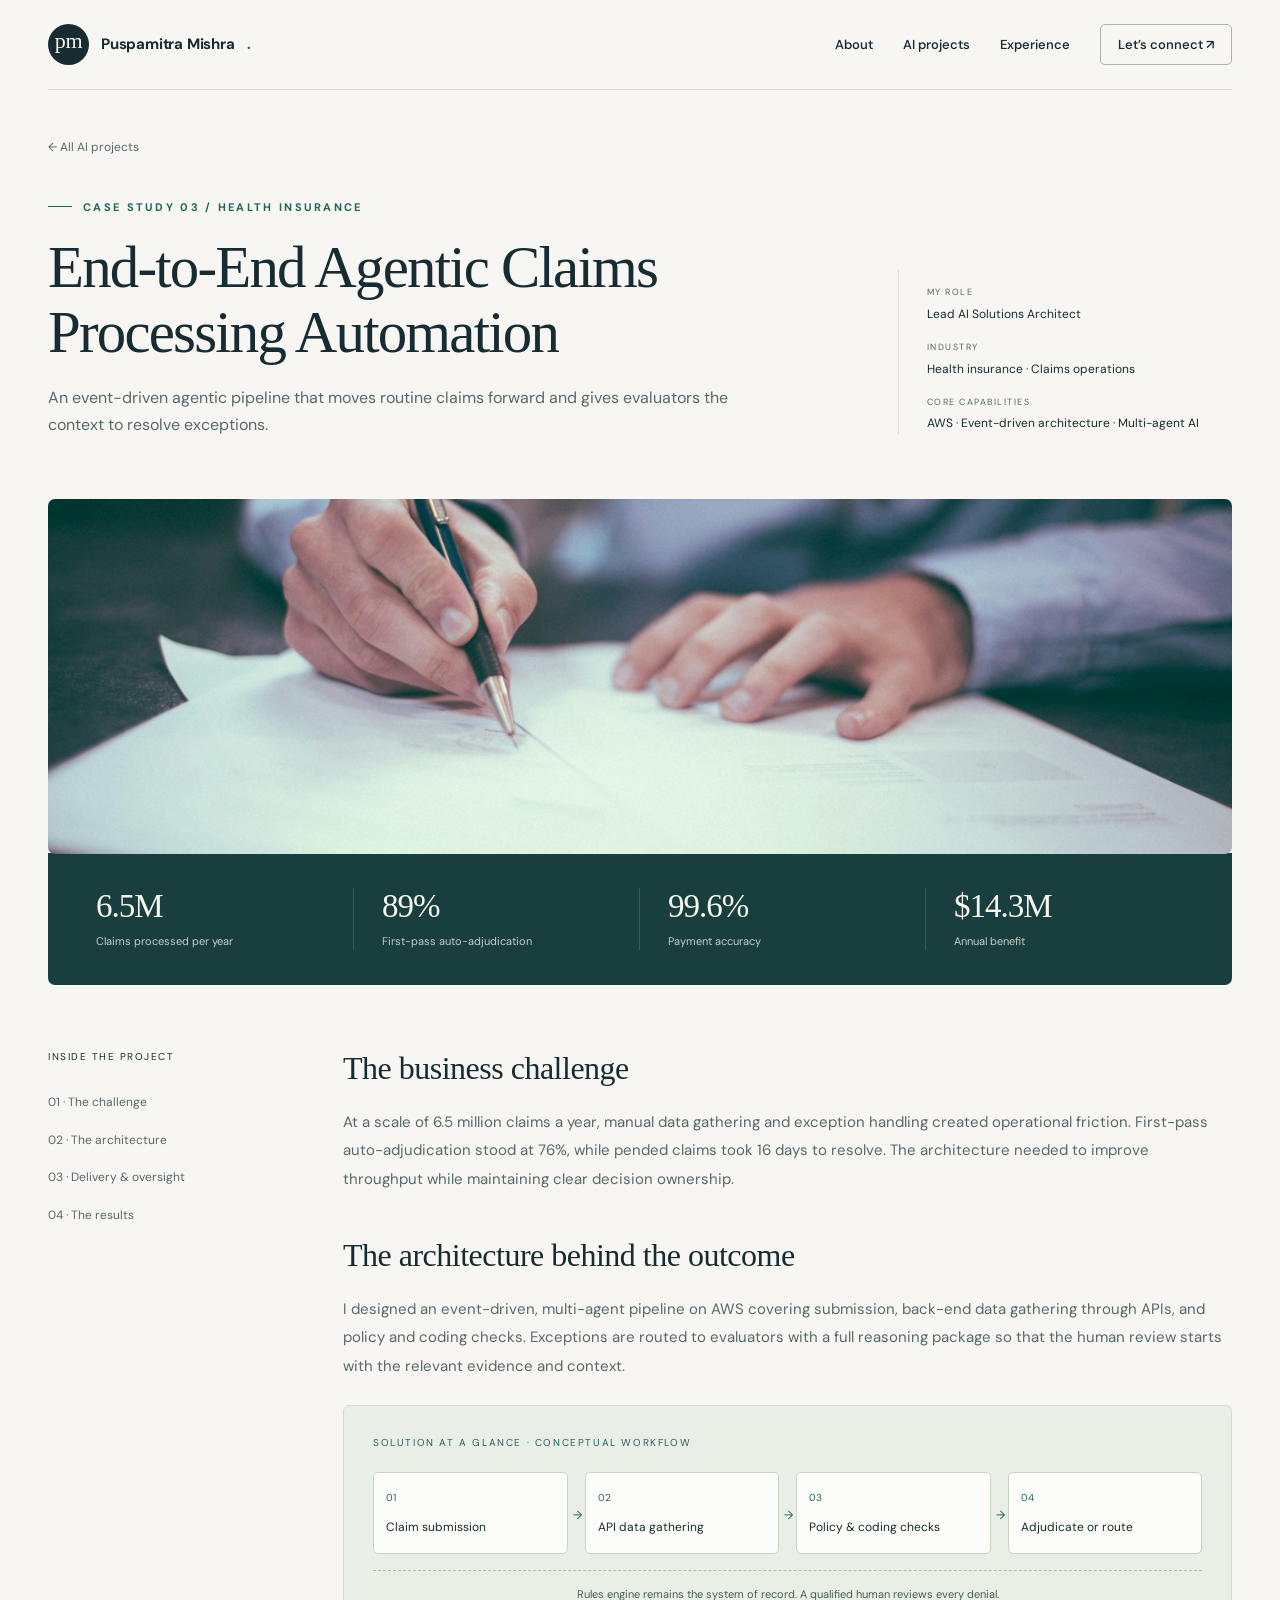
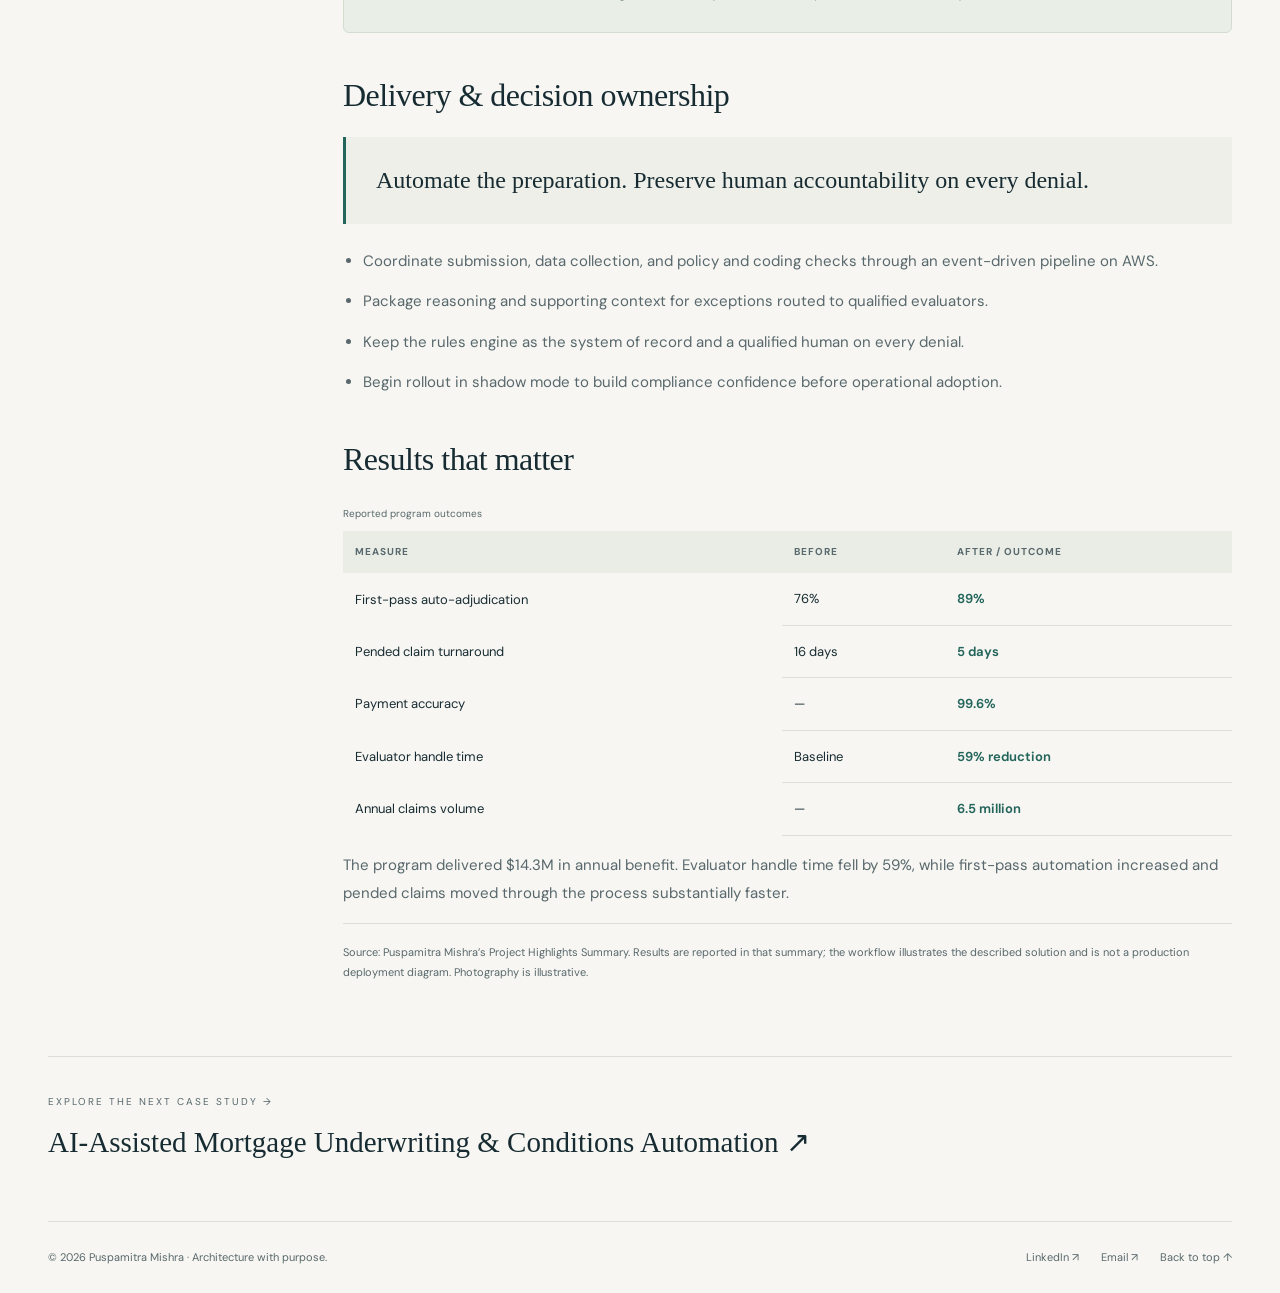
==== site/projects/agentic-claims-processing.html @ d7cb0565 "first commit" ====
<!doctype html><html lang="en"><head><meta charset="utf-8"><meta name="viewport" content="width=device-width, initial-scale=1"><title>End-to-End Agentic Claims Processing Automation | Puspamitra Mishra</title><meta name="description" content="An event-driven agentic pipeline that moves routine claims forward and gives evaluators the context to resolve exceptions."><meta name="theme-color" content="#173f3e"><meta property="og:title" content="End-to-End Agentic Claims Processing Automation"><meta property="og:description" content="An event-driven agentic pipeline that moves routine claims forward and gives evaluators the context to resolve exceptions."><meta property="og:type" content="website"><link rel="icon" href="../assets/favicon.svg" type="image/svg+xml"><link rel="stylesheet" href="../styles.css"><script src="../script.js" defer></script></head><body><a class="skip" href="#main">Skip to content</a><div class="wrap"><header class="header"><a class="brand" href="../index.html" aria-label="Puspamitra Mishra home"><span class="monogram">pm<span class="sr-only"></span></span>Puspamitra Mishra<span style="color:var(--teal)">.</span></a><button class="menu" aria-expanded="false" aria-controls="navigation">Menu ☰</button><nav class="nav" id="navigation" aria-label="Main navigation"><a href="../index.html#about">About</a><a href="../index.html#projects">AI projects</a><a href="../index.html#experience">Experience</a><a class="nav-contact" href="../index.html#contact">Let’s connect ↗</a></nav></header></div><main id="main" class="wrap"><section class="case-hero"><a class="back" href="../index.html#projects">← All AI projects</a><div class="case-title-grid"><div><div class="eyebrow">Case study 03 / Health insurance</div><h1>End-to-End Agentic Claims Processing Automation</h1><p>An event-driven agentic pipeline that moves routine claims forward and gives evaluators the context to resolve exceptions.</p></div><dl class="case-meta"><div><dt>My role</dt><dd>Lead AI Solutions Architect</dd></div><div><dt>Industry</dt><dd>Health insurance · Claims operations</dd></div><div><dt>Core capabilities</dt><dd>AWS · Event-driven architecture · Multi-agent AI</dd></div></dl></div></section><img class="case-cover" src="../assets/claims.jpg" alt="Professionals reviewing documents at a desk" width="1400" height="900" fetchpriority="high"><div class="metrics case-metrics"><div class="metric"><strong>6.5M</strong><span>Claims processed per year</span></div><div class="metric"><strong>89%</strong><span>First-pass auto-adjudication</span></div><div class="metric"><strong>99.6%</strong><span>Payment accuracy</span></div><div class="metric"><strong>$14.3M</strong><span>Annual benefit</span></div></div><div class="article-layout"><aside class="article-nav" aria-label="On this page"><p>Inside the project</p><a href="#challenge">01 · The challenge</a><a href="#approach">02 · The architecture</a><a href="#oversight">03 · Delivery & oversight</a><a href="#results">04 · The results</a></aside><article class="case-content"><section id="challenge"><h2>The business challenge</h2><p>At a scale of 6.5 million claims a year, manual data gathering and exception handling created operational friction. First-pass auto-adjudication stood at 76%, while pended claims took 16 days to resolve. The architecture needed to improve throughput while maintaining clear decision ownership.</p></section><section id="approach"><h2>The architecture behind the outcome</h2><p>I designed an event-driven, multi-agent pipeline on AWS covering submission, back-end data gathering through APIs, and policy and coding checks. Exceptions are routed to evaluators with a full reasoning package so that the human review starts with the relevant evidence and context.</p><div class="flow" role="group" aria-label="Conceptual project workflow"><div class="flow-caption">Solution at a glance · Conceptual workflow</div><div class="flow-steps"><div class="flow-step"><span>01</span>Claim submission</div><div class="flow-step"><span>02</span>API data gathering</div><div class="flow-step"><span>03</span>Policy & coding checks</div><div class="flow-step"><span>04</span>Adjudicate or route</div></div><div class="human-control">Rules engine remains the system of record. A qualified human reviews every denial.</div></div></section><section id="oversight"><h2>Delivery & decision ownership</h2><div class="quote">Automate the preparation. Preserve human accountability on every denial.</div><ul><li>Coordinate submission, data collection, and policy and coding checks through an event-driven pipeline on AWS.</li><li>Package reasoning and supporting context for exceptions routed to qualified evaluators.</li><li>Keep the rules engine as the system of record and a qualified human on every denial.</li><li>Begin rollout in shadow mode to build compliance confidence before operational adoption.</li></ul></section><section id="results"><h2>Results that matter</h2><table class="results-table"><caption class="photo-credit" style="text-align:left">Reported program outcomes</caption><thead><tr><th scope="col">Measure</th><th scope="col">Before</th><th scope="col">After / outcome</th></tr></thead><tbody><tr><th scope="row" style="font-size:inherit;letter-spacing:normal;text-transform:none;background:transparent;font-weight:400;color:var(--ink)">First-pass auto-adjudication</th><td>76%</td><td>89%</td></tr><tr><th scope="row" style="font-size:inherit;letter-spacing:normal;text-transform:none;background:transparent;font-weight:400;color:var(--ink)">Pended claim turnaround</th><td>16 days</td><td>5 days</td></tr><tr><th scope="row" style="font-size:inherit;letter-spacing:normal;text-transform:none;background:transparent;font-weight:400;color:var(--ink)">Payment accuracy</th><td>—</td><td>99.6%</td></tr><tr><th scope="row" style="font-size:inherit;letter-spacing:normal;text-transform:none;background:transparent;font-weight:400;color:var(--ink)">Evaluator handle time</th><td>Baseline</td><td>59% reduction</td></tr><tr><th scope="row" style="font-size:inherit;letter-spacing:normal;text-transform:none;background:transparent;font-weight:400;color:var(--ink)">Annual claims volume</th><td>—</td><td>6.5 million</td></tr></tbody></table><p>The program delivered $14.3M in annual benefit. Evaluator handle time fell by 59%, while first-pass automation increased and pended claims moved through the process substantially faster.</p><p class="case-footer-note">Source: Puspamitra Mishra’s Project Highlights Summary. Results are reported in that summary; the workflow illustrates the described solution and is not a production deployment diagram. Photography is illustrative.</p></section></article></div><a class="next-project" href="ai-mortgage-underwriting.html"><small>Explore the next case study →</small><strong>AI-Assisted Mortgage Underwriting & Conditions Automation ↗</strong></a></main><footer class="footer wrap"><span>© 2026 Puspamitra Mishra · Architecture with purpose.</span><div class="footer-links"><a href="https://www.linkedin.com/in/puspamitra-mishra-6b186b29/">LinkedIn ↗</a><a href="mailto:puspamitra.mishra@gmail.com">Email ↗</a><a href="#main">Back to top ↑</a></div></footer></body></html>
---- site/styles.css ----
@import url('https://fonts.googleapis.com/css2?family=DM+Sans:wght@400;450;500;550;600;650;700&family=Manrope:wght@400;500;600;650;700;750;800&display=swap');
:root{--paper:#f7f6f2;--ink:#172c32;--muted:#58686c;--teal:#23655b;--line:#dcded7;--white:#fff;--serif:Georgia,'Times New Roman',serif}*{box-sizing:border-box}html{scroll-behavior:smooth;scroll-padding-top:95px}body{margin:0;background:var(--paper);color:var(--ink);font-family:'DM Sans',Arial,sans-serif;font-size:16px;line-height:1.65}a{color:inherit;text-decoration:none}button{font:inherit}img{display:block;max-width:100%}::selection{background:#c8e0d3}a:focus-visible,button:focus-visible{outline:3px solid #c67c35;outline-offset:6px}.skip{position:fixed;left:20px;top:-100px;background:white;padding:12px;z-index:99}.skip:focus{top:10px}.wrap{width:min(1200px,calc(100% - 96px));margin:auto}.header{height:90px;display:flex;align-items:center;justify-content:space-between;border-bottom:1px solid var(--line);gap:28px}.brand{display:flex;align-items:center;gap:12px;font-weight:700;font-size:15px;letter-spacing:-.2px}.monogram{display:grid;place-items:center;width:41px;height:41px;background:var(--ink);color:var(--paper);border-radius:50%;font:22px var(--serif)}.nav{display:flex;align-items:center;gap:30px;font-size:13px;font-weight:550}.nav a:hover{color:var(--teal)}.nav .nav-contact{border:1px solid #abb6af;padding:9px 17px;border-radius:5px}.menu{display:none}.eyebrow{text-transform:uppercase;letter-spacing:2.3px;font-size:11px;font-weight:700;color:var(--teal);display:flex;align-items:center;gap:11px}.eyebrow:before{content:'';width:24px;height:1px;background:currentColor}.hero{display:grid;grid-template-columns:1.25fr 1fr;gap:75px;padding:70px 0 55px;align-items:center}.hero h1{font:clamp(42px,4.8vw,66px)/1.1 var(--serif);letter-spacing:-2.1px;margin:23px 0}.hero h1 em{font-weight:400;color:var(--teal)}.intro-name{font-size:19px;font-weight:650;margin:0 0 12px}.hero-description{color:var(--muted);font-size:16px;max-width:515px;line-height:1.8}.actions{display:flex;align-items:center;gap:22px;flex-wrap:wrap;margin:27px 0}.button{display:inline-flex;gap:28px;align-items:center;justify-content:center;background:var(--teal);color:white;font-size:13px;font-weight:600;padding:14px 21px;border-radius:4px;transition:background .2s,transform .2s}.button:hover{background:#174d45;transform:translateY(-2px)}.text-link{font-size:13px;font-weight:600;border-bottom:1px solid #a7b4ae;padding-bottom:4px}.certs{border-top:1px solid var(--line);padding-top:23px;display:flex;gap:24px;margin-top:32px}.cert{display:flex;gap:11px;align-items:center;font-size:10px;line-height:1.5;color:var(--muted)}.cert img{width:52px;height:54px;object-fit:contain}.cert strong{display:block;color:var(--ink);font-size:11px}.portrait-frame{position:relative;padding:0 17px 20px 0}.portrait-frame:after{content:'';position:absolute;inset:35px 0 0 30px;border:1px solid #b3c5b8;border-radius:110px 7px 7px 7px;z-index:-1}.portrait{height:505px;width:100%;object-fit:cover;object-position:center 30%;border-radius:110px 6px 6px 6px}.portrait-note{position:absolute;bottom:43px;left:-24px;background:#fdfcf8;padding:17px 22px;box-shadow:0 8px 40px #142b3214;border:1px solid #e9ebe4;border-radius:4px;display:flex;gap:13px;align-items:center;font-size:12px}.status-dot{width:8px;height:8px;border-radius:50%;background:#558e68}.portrait-note strong{display:block;font-size:13px}.portrait-note small{color:var(--muted)}.industries{display:flex;align-items:center;justify-content:space-between;gap:20px;padding:24px 0 33px;font-size:12px;color:#617071}.industries span:first-child{font-size:10px;letter-spacing:1.8px;text-transform:uppercase;max-width:110px}.industries b{font-family:Manrope,Arial,sans-serif;font-size:16px;color:#677474;font-weight:650}.metrics{background:#183e3d;color:#f8f7ed;border-radius:7px;display:grid;grid-template-columns:repeat(4,1fr);padding:35px 20px}.metric{padding:0 28px;border-right:1px solid #ffffff26}.metric:last-child{border:0}.metric strong{font:40px var(--serif);display:block;letter-spacing:-1px}.metric span{font-size:11px;color:#c1d1c8;display:block;margin-top:7px}.section{padding:88px 0}.section-head{display:flex;justify-content:space-between;align-items:flex-end;gap:35px;margin-bottom:33px}.section h2,.contact h2{font:42px/1.2 var(--serif);letter-spacing:-1.2px;margin:15px 0}.section-head p{max-width:365px;font-size:14px;color:var(--muted);margin:0 0 5px}.project-grid{display:grid;grid-template-columns:1fr 1fr;gap:27px}.project-card{background:#fff;border:1px solid var(--line);border-radius:7px;overflow:hidden;transition:transform .25s,box-shadow .25s}.project-card:hover{transform:translateY(-5px);box-shadow:0 15px 35px #172c3210}.card-image{height:218px;position:relative;overflow:hidden;background:#dbe4de}.card-image img{width:100%;height:100%;object-fit:cover;transition:transform .6s}.project-card:hover img{transform:scale(1.035)}.card-image:after{content:'';position:absolute;inset:0;background:linear-gradient(transparent,#112c3340)}.image-label{position:absolute;left:23px;bottom:18px;background:#f8f7f0f2;border-radius:3px;z-index:1;padding:5px 10px;font-size:10px;font-weight:650;letter-spacing:.8px;text-transform:uppercase}.card-body{padding:25px 27px}.card-top{display:flex;justify-content:space-between;font-size:10px;letter-spacing:1.6px;text-transform:uppercase;color:var(--muted)}.card-body h3{font:27px/1.2 var(--serif);letter-spacing:-.5px;max-width:420px;margin:13px 0}.card-body p{font-size:13px;color:var(--muted);margin:0 0 23px;max-width:440px}.card-bottom{border-top:1px solid var(--line);padding-top:17px;display:flex;align-items:center;justify-content:space-between;gap:12px}.card-bottom strong{color:var(--teal);font-size:15px}.card-bottom strong small{font-weight:400;font-size:11px;color:var(--muted)}.card-bottom span{font-size:11px;font-weight:650}.project-note{font-size:11px;color:var(--muted);margin:20px 0 0}.about-section{border-top:1px solid var(--line);border-bottom:1px solid var(--line);background:#eeefe9}.about-grid{display:grid;grid-template-columns:.8fr 1.2fr;gap:95px}.about-copy p{font-size:16px;color:var(--muted)}.expertise{display:grid;grid-template-columns:1fr 1fr;gap:27px 33px}.expertise article{border-top:1px solid #c8cec4;padding-top:17px}.expertise .number{color:var(--teal);font-size:11px;letter-spacing:1px}.expertise h3{font-size:16px;margin:10px 0}.expertise p{font-size:12px;color:var(--muted);margin:0}.experience-grid{display:grid;grid-template-columns:.75fr 1.25fr;gap:80px}.experience-intro p{font-size:14px;color:var(--muted)}.timeline article{border-left:1px solid #cbd3c9;position:relative;padding:0 0 34px 30px}.timeline article:last-child{padding-bottom:0}.timeline article:before{content:'';width:9px;height:9px;border-radius:50%;background:var(--teal);position:absolute;top:7px;left:-5px;outline:5px solid var(--paper)}.timeline time{font-size:10px;color:var(--teal);letter-spacing:1px;text-transform:uppercase}.timeline h3{font-size:18px;line-height:1.4;margin:8px 0 2px}.timeline h4{font-size:12px;font-weight:500;margin:0 0 12px;color:var(--muted)}.timeline ul{padding-left:17px;font-size:13px;color:var(--muted)}.timeline li{margin-bottom:7px}.credentials{border-top:1px solid var(--line);padding-top:32px;margin-top:36px;font-size:12px}.credentials strong{display:block;margin:14px 0 4px}.credentials p{font-size:12px;margin:0}.contact{background:#173f3e;color:#faf8ef;border-radius:7px;padding:47px 55px;display:flex;align-items:center;justify-content:space-between;gap:35px;margin-bottom:65px}.contact .eyebrow{color:#c0d1bc}.contact h2{font-size:37px;margin:13px 0}.contact p{color:#c6d5cd;font-size:13px;max-width:470px}.contact .button{background:#ecefe1;color:#21463c;white-space:nowrap}.footer{display:flex;justify-content:space-between;padding:26px 0;border-top:1px solid var(--line);font-size:11px;color:var(--muted);gap:20px}.footer-links{display:flex;gap:22px}.case-hero{padding:43px 0 45px}.back{font-size:12px;color:var(--muted);display:inline-block;margin-bottom:40px}.case-title-grid{display:grid;grid-template-columns:1.4fr .6fr;gap:70px;align-items:end}.case-title-grid h1{font:clamp(37px,4.6vw,60px)/1.1 var(--serif);letter-spacing:-1.8px;margin:20px 0}.case-title-grid p{font-size:16px;color:var(--muted);max-width:720px}.case-meta{font-size:12px;border-left:1px solid var(--line);padding-left:28px;margin-bottom:20px}.case-meta dt{text-transform:uppercase;letter-spacing:1.5px;font-size:9px;color:var(--muted);margin:15px 0 5px}.case-meta dd{margin:0}.case-cover{height:355px;object-fit:cover;width:100%;border-radius:7px}.case-metrics{margin-top:-1px;border-radius:0 0 7px 7px}.case-metrics .metric strong{font-size:33px}.article-layout{display:grid;grid-template-columns:230px 1fr;gap:65px;padding-top:64px}.article-nav{position:sticky;top:35px;align-self:start}.article-nav p{font-size:10px;letter-spacing:1.5px;text-transform:uppercase;margin:0 0 18px}.article-nav a{display:block;font-size:12px;padding:9px 0;color:var(--muted)}.article-nav a:hover{color:var(--teal)}.case-content section{margin-bottom:43px;scroll-margin-top:35px}.case-content h2{font:32px/1.2 var(--serif);margin:0 0 20px;letter-spacing:-.5px}.case-content p,.case-content li{color:var(--muted);font-size:15px;line-height:1.9}.case-content li{margin-bottom:12px}.case-content ul{padding-left:20px}.flow{background:#e9eee7;border:1px solid #d3ddcf;border-radius:6px;padding:29px;margin-top:25px}.flow-caption{font-size:10px;text-transform:uppercase;letter-spacing:1.6px;color:var(--teal);margin-bottom:20px}.flow-steps{display:grid;grid-template-columns:repeat(4,1fr);gap:17px}.flow-step{background:#fcfcf8;border:1px solid #c8d5c5;border-radius:5px;padding:17px 12px;position:relative;font-size:12px;line-height:1.5}.flow-step:not(:last-child):after{content:'→';position:absolute;right:-15px;top:42%;color:var(--teal)}.flow-step span{display:block;color:var(--teal);font-size:10px;margin-bottom:13px}.human-control{margin-top:16px;border-top:1px dashed #afc0ad;padding-top:14px;text-align:center;font-size:11px;color:#456449}.quote{padding:26px 30px;border-left:3px solid var(--teal);background:#eeefe8;font:24px/1.45 var(--serif);margin:23px 0}.results-table{width:100%;border-collapse:collapse;font-size:13px}.results-table th{text-align:left;font-size:10px;letter-spacing:1px;text-transform:uppercase;color:var(--muted);padding:13px 12px;background:#e9ede6}.results-table td{padding:15px 12px;border-bottom:1px solid var(--line)}.results-table td:last-child{color:var(--teal);font-weight:650}.next-project{display:block;border-top:1px solid var(--line);padding:30px 0 60px;margin-top:30px}.next-project small{font-size:10px;text-transform:uppercase;letter-spacing:2px;color:var(--muted)}.next-project strong{display:block;font:29px/1.3 var(--serif);margin-top:10px}.photo-credit{font-size:10px;color:var(--muted);margin:8px 0}.photo-credit a{text-decoration:underline}.case-footer-note{font-size:11px!important;border-top:1px solid var(--line);padding-top:18px}.mobile-only{display:none}
@media(min-width:1500px){.wrap{width:min(1280px,calc(100% - 120px))}.hero{gap:110px}.portrait{height:555px}.hero h1{font-size:72px}}
@media(max-width:1000px){.wrap{width:calc(100% - 56px)}.hero{gap:38px}.hero h1{font-size:49px}.portrait{height:480px}.certs{gap:12px}.cert{gap:7px}.cert img{width:42px}.nav{gap:20px}.about-grid,.experience-grid{gap:40px}.metric{padding:0 18px}.metric strong{font-size:34px}.case-title-grid{gap:35px}.article-layout{grid-template-columns:170px 1fr;gap:35px}}
@media(max-width:720px){.wrap{width:calc(100% - 40px)}.header{height:75px;position:relative}.brand{font-size:13px}.menu{display:block;border:1px solid var(--line);background:transparent;border-radius:4px;padding:7px 11px;font-size:12px}.nav{display:none;position:absolute;top:65px;left:0;right:0;padding:18px;background:var(--paper);border:1px solid var(--line);border-radius:5px;z-index:5;box-shadow:0 10px 20px #172c3210}.nav.open{display:flex;flex-direction:column;align-items:stretch;gap:16px}.hero{grid-template-columns:1fr;padding:40px 0 25px;gap:33px}.hero h1{font-size:48px;letter-spacing:-1.7px;max-width:500px}.hero-description{font-size:15px}.certs{gap:24px}.portrait-frame{max-width:460px;width:100%;margin:auto;padding-left:10px}.portrait{height:440px;border-radius:85px 5px 5px 5px}.portrait-note{left:0;bottom:40px}.industries{flex-wrap:wrap;justify-content:flex-start;gap:17px 23px;padding-bottom:27px}.industries span:first-child{max-width:none;width:100%}.industries b{font-size:13px}.metrics{grid-template-columns:1fr 1fr;padding:25px 10px;gap:25px 0}.metric{padding:0 16px}.metric:nth-child(2){border:0}.metric strong{font-size:34px}.metric span{font-size:10px}.section{padding:56px 0}.section-head{display:block}.section h2{font-size:35px}.section-head p{max-width:100%}.project-grid{grid-template-columns:1fr;gap:23px}.card-image{height:225px}.card-body{padding:23px}.card-body h3{font-size:27px}.about-grid,.experience-grid{grid-template-columns:1fr;gap:30px}.expertise{gap:25px}.expertise h3{font-size:15px}.contact{padding:30px;display:block;margin-bottom:35px}.contact h2{font-size:32px}.contact .button{margin-top:15px}.footer{flex-direction:column;gap:12px}.case-hero{padding-top:28px}.back{margin-bottom:24px}.case-title-grid{grid-template-columns:1fr;gap:7px}.case-title-grid h1{font-size:43px}.case-meta{display:flex;gap:28px;border-left:0;padding-left:0;flex-wrap:wrap}.case-cover{height:260px}.article-layout{display:block;padding-top:37px}.article-nav{position:static;display:flex;gap:15px;flex-wrap:wrap;border-bottom:1px solid var(--line);margin-bottom:32px;padding-bottom:15px}.article-nav p{width:100%;margin:0}.article-nav a{padding:0;font-size:11px}.flow{padding:18px}.flow-steps{grid-template-columns:1fr 1fr;gap:17px}.flow-step:nth-child(2):after{display:none}.results-table{font-size:11px}.results-table td,.results-table th{padding:12px 7px}.next-project strong{font-size:25px}}
@media(prefers-reduced-motion:reduce){html{scroll-behavior:auto}*,*:before,*:after{transition:none!important}}
@media(max-width:720px){html:not(.js) .header{height:auto;flex-wrap:wrap;padding:18px 0}html:not(.js) .menu{display:none}html:not(.js) .nav{display:flex;position:static;flex-wrap:wrap;box-shadow:none;border:0;padding:0}}
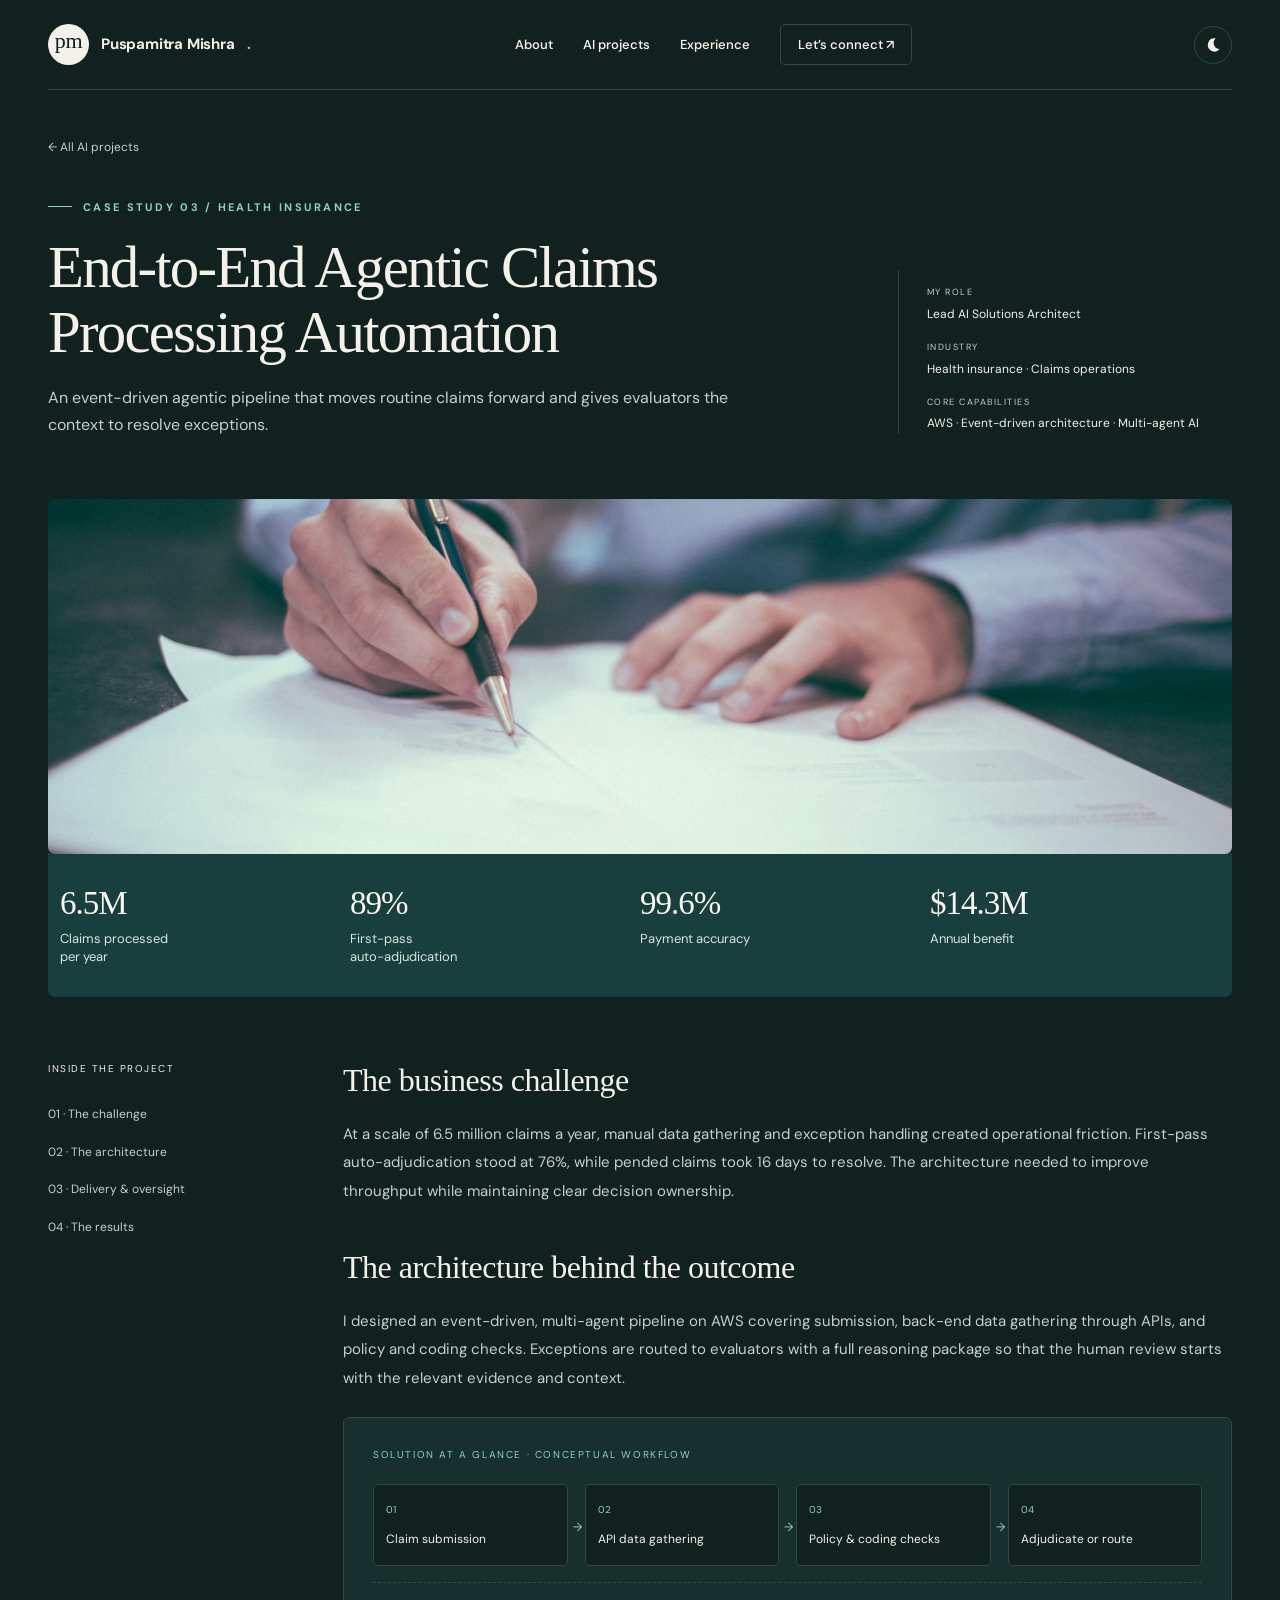
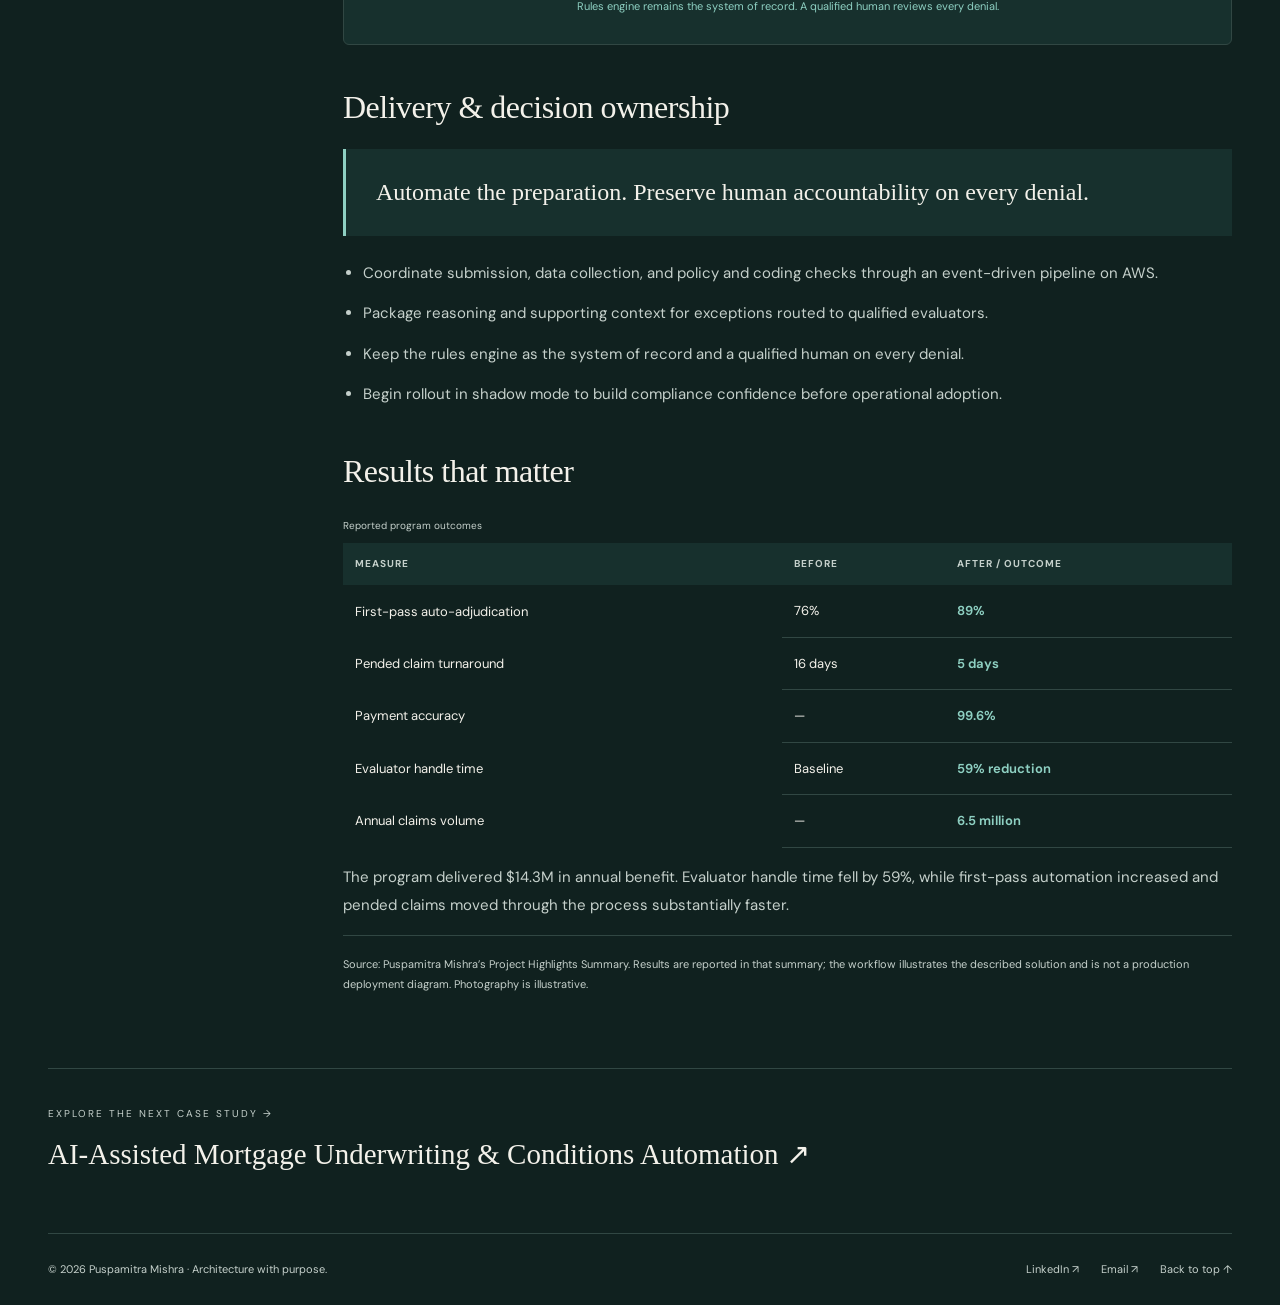
==== commit 015d77bf: "day-night mode" ====
--- a/site/projects/agentic-claims-processing.html
+++ b/site/projects/agentic-claims-processing.html
@@ -1 +1 @@
-<!doctype html><html lang="en"><head><meta charset="utf-8"><meta name="viewport" content="width=device-width, initial-scale=1"><title>End-to-End Agentic Claims Processing Automation | Puspamitra Mishra</title><meta name="description" content="An event-driven agentic pipeline that moves routine claims forward and gives evaluators the context to resolve exceptions."><meta name="theme-color" content="#173f3e"><meta property="og:title" content="End-to-End Agentic Claims Processing Automation"><meta property="og:description" content="An event-driven agentic pipeline that moves routine claims forward and gives evaluators the context to resolve exceptions."><meta property="og:type" content="website"><link rel="icon" href="../assets/favicon.svg" type="image/svg+xml"><link rel="stylesheet" href="../styles.css"><script src="../script.js" defer></script></head><body><a class="skip" href="#main">Skip to content</a><div class="wrap"><header class="header"><a class="brand" href="../index.html" aria-label="Puspamitra Mishra home"><span class="monogram">pm<span class="sr-only"></span></span>Puspamitra Mishra<span style="color:var(--teal)">.</span></a><button class="menu" aria-expanded="false" aria-controls="navigation">Menu ☰</button><nav class="nav" id="navigation" aria-label="Main navigation"><a href="../index.html#about">About</a><a href="../index.html#projects">AI projects</a><a href="../index.html#experience">Experience</a><a class="nav-contact" href="../index.html#contact">Let’s connect ↗</a></nav></header></div><main id="main" class="wrap"><section class="case-hero"><a class="back" href="../index.html#projects">← All AI projects</a><div class="case-title-grid"><div><div class="eyebrow">Case study 03 / Health insurance</div><h1>End-to-End Agentic Claims Processing Automation</h1><p>An event-driven agentic pipeline that moves routine claims forward and gives evaluators the context to resolve exceptions.</p></div><dl class="case-meta"><div><dt>My role</dt><dd>Lead AI Solutions Architect</dd></div><div><dt>Industry</dt><dd>Health insurance · Claims operations</dd></div><div><dt>Core capabilities</dt><dd>AWS · Event-driven architecture · Multi-agent AI</dd></div></dl></div></section><img class="case-cover" src="../assets/claims.jpg" alt="Professionals reviewing documents at a desk" width="1400" height="900" fetchpriority="high"><div class="metrics case-metrics"><div class="metric"><strong>6.5M</strong><span>Claims processed per year</span></div><div class="metric"><strong>89%</strong><span>First-pass auto-adjudication</span></div><div class="metric"><strong>99.6%</strong><span>Payment accuracy</span></div><div class="metric"><strong>$14.3M</strong><span>Annual benefit</span></div></div><div class="article-layout"><aside class="article-nav" aria-label="On this page"><p>Inside the project</p><a href="#challenge">01 · The challenge</a><a href="#approach">02 · The architecture</a><a href="#oversight">03 · Delivery & oversight</a><a href="#results">04 · The results</a></aside><article class="case-content"><section id="challenge"><h2>The business challenge</h2><p>At a scale of 6.5 million claims a year, manual data gathering and exception handling created operational friction. First-pass auto-adjudication stood at 76%, while pended claims took 16 days to resolve. The architecture needed to improve throughput while maintaining clear decision ownership.</p></section><section id="approach"><h2>The architecture behind the outcome</h2><p>I designed an event-driven, multi-agent pipeline on AWS covering submission, back-end data gathering through APIs, and policy and coding checks. Exceptions are routed to evaluators with a full reasoning package so that the human review starts with the relevant evidence and context.</p><div class="flow" role="group" aria-label="Conceptual project workflow"><div class="flow-caption">Solution at a glance · Conceptual workflow</div><div class="flow-steps"><div class="flow-step"><span>01</span>Claim submission</div><div class="flow-step"><span>02</span>API data gathering</div><div class="flow-step"><span>03</span>Policy & coding checks</div><div class="flow-step"><span>04</span>Adjudicate or route</div></div><div class="human-control">Rules engine remains the system of record. A qualified human reviews every denial.</div></div></section><section id="oversight"><h2>Delivery & decision ownership</h2><div class="quote">Automate the preparation. Preserve human accountability on every denial.</div><ul><li>Coordinate submission, data collection, and policy and coding checks through an event-driven pipeline on AWS.</li><li>Package reasoning and supporting context for exceptions routed to qualified evaluators.</li><li>Keep the rules engine as the system of record and a qualified human on every denial.</li><li>Begin rollout in shadow mode to build compliance confidence before operational adoption.</li></ul></section><section id="results"><h2>Results that matter</h2><table class="results-table"><caption class="photo-credit" style="text-align:left">Reported program outcomes</caption><thead><tr><th scope="col">Measure</th><th scope="col">Before</th><th scope="col">After / outcome</th></tr></thead><tbody><tr><th scope="row" style="font-size:inherit;letter-spacing:normal;text-transform:none;background:transparent;font-weight:400;color:var(--ink)">First-pass auto-adjudication</th><td>76%</td><td>89%</td></tr><tr><th scope="row" style="font-size:inherit;letter-spacing:normal;text-transform:none;background:transparent;font-weight:400;color:var(--ink)">Pended claim turnaround</th><td>16 days</td><td>5 days</td></tr><tr><th scope="row" style="font-size:inherit;letter-spacing:normal;text-transform:none;background:transparent;font-weight:400;color:var(--ink)">Payment accuracy</th><td>—</td><td>99.6%</td></tr><tr><th scope="row" style="font-size:inherit;letter-spacing:normal;text-transform:none;background:transparent;font-weight:400;color:var(--ink)">Evaluator handle time</th><td>Baseline</td><td>59% reduction</td></tr><tr><th scope="row" style="font-size:inherit;letter-spacing:normal;text-transform:none;background:transparent;font-weight:400;color:var(--ink)">Annual claims volume</th><td>—</td><td>6.5 million</td></tr></tbody></table><p>The program delivered $14.3M in annual benefit. Evaluator handle time fell by 59%, while first-pass automation increased and pended claims moved through the process substantially faster.</p><p class="case-footer-note">Source: Puspamitra Mishra’s Project Highlights Summary. Results are reported in that summary; the workflow illustrates the described solution and is not a production deployment diagram. Photography is illustrative.</p></section></article></div><a class="next-project" href="ai-mortgage-underwriting.html"><small>Explore the next case study →</small><strong>AI-Assisted Mortgage Underwriting & Conditions Automation ↗</strong></a></main><footer class="footer wrap"><span>© 2026 Puspamitra Mishra · Architecture with purpose.</span><div class="footer-links"><a href="https://www.linkedin.com/in/puspamitra-mishra-6b186b29/">LinkedIn ↗</a><a href="mailto:puspamitra.mishra@gmail.com">Email ↗</a><a href="#main">Back to top ↑</a></div></footer></body></html>+<!doctype html><html lang="en"><head><meta charset="utf-8"><meta name="viewport" content="width=device-width, initial-scale=1"><title>End-to-End Agentic Claims Processing Automation | Puspamitra Mishra</title><meta name="description" content="An event-driven agentic pipeline that moves routine claims forward and gives evaluators the context to resolve exceptions."><meta name="theme-color" content="#10211f"><meta property="og:title" content="End-to-End Agentic Claims Processing Automation"><meta property="og:description" content="An event-driven agentic pipeline that moves routine claims forward and gives evaluators the context to resolve exceptions."><meta property="og:type" content="website"><link rel="icon" href="../assets/favicon.svg" type="image/svg+xml"><link rel="stylesheet" href="../styles.css"><script>try{document.documentElement.dataset.theme=localStorage.getItem('theme')==='day'?'day':'night'}catch(e){document.documentElement.dataset.theme='night'}</script><script src="../script.js" defer></script></head><body><a class="skip" href="#main">Skip to content</a><div class="wrap"><header class="header"><a class="brand" href="../index.html" aria-label="Puspamitra Mishra home"><span class="monogram">pm<span class="sr-only"></span></span>Puspamitra Mishra<span style="color:var(--teal)">.</span></a><nav class="nav" id="navigation" aria-label="Main navigation"><a href="../index.html#about">About</a><a href="../index.html#projects">AI projects</a><a href="../index.html#experience">Experience</a><a class="nav-contact" href="../index.html#contact">Let’s connect ↗</a></nav><div class="header-actions"><button class="menu" aria-expanded="false" aria-controls="navigation">Menu ☰</button><button class="theme-toggle" type="button" aria-pressed="true" aria-label="Switch to day mode" title="Switch to day mode"><span class="theme-icon theme-icon-moon" aria-hidden="true"><svg viewBox="0 0 24 24"><path d="M15.5 3.2a8.8 8.8 0 1 0 5.3 14.2A8.2 8.2 0 0 1 15.5 3.2z"/></svg></span><span class="theme-icon theme-icon-sun" aria-hidden="true"><svg viewBox="0 0 24 24"><circle cx="12" cy="12" r="4"/><path d="M12 2.5v2.2M12 19.3v2.2M2.5 12h2.2M19.3 12h2.2M5.1 5.1l1.6 1.6M17.3 17.3l1.6 1.6M18.9 5.1l-1.6 1.6M6.7 17.3l-1.6 1.6"/></svg></span></button></div></header></div><main id="main" class="wrap"><section class="case-hero"><a class="back" href="../index.html#projects">← All AI projects</a><div class="case-title-grid"><div><div class="eyebrow">Case study 03 / Health insurance</div><h1>End-to-End Agentic Claims Processing Automation</h1><p>An event-driven agentic pipeline that moves routine claims forward and gives evaluators the context to resolve exceptions.</p></div><dl class="case-meta"><div><dt>My role</dt><dd>Lead AI Solutions Architect</dd></div><div><dt>Industry</dt><dd>Health insurance · Claims operations</dd></div><div><dt>Core capabilities</dt><dd>AWS · Event-driven architecture · Multi-agent AI</dd></div></dl></div></section><img class="case-cover" src="../assets/claims.jpg" alt="Professionals reviewing documents at a desk" width="1400" height="900" fetchpriority="high"><div class="metrics case-metrics"><div class="metric"><strong>6.5M</strong><span>Claims processed per year</span></div><div class="metric"><strong>89%</strong><span>First-pass auto-adjudication</span></div><div class="metric"><strong>99.6%</strong><span>Payment accuracy</span></div><div class="metric"><strong>$14.3M</strong><span>Annual benefit</span></div></div><div class="article-layout"><aside class="article-nav" aria-label="On this page"><p>Inside the project</p><a href="#challenge">01 · The challenge</a><a href="#approach">02 · The architecture</a><a href="#oversight">03 · Delivery & oversight</a><a href="#results">04 · The results</a></aside><article class="case-content"><section id="challenge"><h2>The business challenge</h2><p>At a scale of 6.5 million claims a year, manual data gathering and exception handling created operational friction. First-pass auto-adjudication stood at 76%, while pended claims took 16 days to resolve. The architecture needed to improve throughput while maintaining clear decision ownership.</p></section><section id="approach"><h2>The architecture behind the outcome</h2><p>I designed an event-driven, multi-agent pipeline on AWS covering submission, back-end data gathering through APIs, and policy and coding checks. Exceptions are routed to evaluators with a full reasoning package so that the human review starts with the relevant evidence and context.</p><div class="flow" role="group" aria-label="Conceptual project workflow"><div class="flow-caption">Solution at a glance · Conceptual workflow</div><div class="flow-steps"><div class="flow-step"><span>01</span>Claim submission</div><div class="flow-step"><span>02</span>API data gathering</div><div class="flow-step"><span>03</span>Policy & coding checks</div><div class="flow-step"><span>04</span>Adjudicate or route</div></div><div class="human-control">Rules engine remains the system of record. A qualified human reviews every denial.</div></div></section><section id="oversight"><h2>Delivery & decision ownership</h2><div class="quote">Automate the preparation. Preserve human accountability on every denial.</div><ul><li>Coordinate submission, data collection, and policy and coding checks through an event-driven pipeline on AWS.</li><li>Package reasoning and supporting context for exceptions routed to qualified evaluators.</li><li>Keep the rules engine as the system of record and a qualified human on every denial.</li><li>Begin rollout in shadow mode to build compliance confidence before operational adoption.</li></ul></section><section id="results"><h2>Results that matter</h2><table class="results-table"><caption class="photo-credit" style="text-align:left">Reported program outcomes</caption><thead><tr><th scope="col">Measure</th><th scope="col">Before</th><th scope="col">After / outcome</th></tr></thead><tbody><tr><th scope="row" style="font-size:inherit;letter-spacing:normal;text-transform:none;background:transparent;font-weight:400;color:var(--ink)">First-pass auto-adjudication</th><td>76%</td><td>89%</td></tr><tr><th scope="row" style="font-size:inherit;letter-spacing:normal;text-transform:none;background:transparent;font-weight:400;color:var(--ink)">Pended claim turnaround</th><td>16 days</td><td>5 days</td></tr><tr><th scope="row" style="font-size:inherit;letter-spacing:normal;text-transform:none;background:transparent;font-weight:400;color:var(--ink)">Payment accuracy</th><td>—</td><td>99.6%</td></tr><tr><th scope="row" style="font-size:inherit;letter-spacing:normal;text-transform:none;background:transparent;font-weight:400;color:var(--ink)">Evaluator handle time</th><td>Baseline</td><td>59% reduction</td></tr><tr><th scope="row" style="font-size:inherit;letter-spacing:normal;text-transform:none;background:transparent;font-weight:400;color:var(--ink)">Annual claims volume</th><td>—</td><td>6.5 million</td></tr></tbody></table><p>The program delivered $14.3M in annual benefit. Evaluator handle time fell by 59%, while first-pass automation increased and pended claims moved through the process substantially faster.</p><p class="case-footer-note">Source: Puspamitra Mishra’s Project Highlights Summary. Results are reported in that summary; the workflow illustrates the described solution and is not a production deployment diagram. Photography is illustrative.</p></section></article></div><a class="next-project" href="ai-mortgage-underwriting.html"><small>Explore the next case study →</small><strong>AI-Assisted Mortgage Underwriting & Conditions Automation ↗</strong></a></main><footer class="footer wrap"><span>© 2026 Puspamitra Mishra · Architecture with purpose.</span><div class="footer-links"><a href="https://www.linkedin.com/in/puspamitra-mishra-6b186b29/">LinkedIn ↗</a><a href="mailto:puspamitra.mishra@gmail.com">Email ↗</a><a href="#main">Back to top ↑</a></div></footer></body></html>
--- a/site/styles.css
+++ b/site/styles.css
@@ -1,7 +1,25 @@
 @import url('https://fonts.googleapis.com/css2?family=DM+Sans:wght@400;450;500;550;600;650;700&family=Manrope:wght@400;500;600;650;700;750;800&display=swap');
-:root{--paper:#f7f6f2;--ink:#172c32;--muted:#58686c;--teal:#23655b;--line:#dcded7;--white:#fff;--serif:Georgia,'Times New Roman',serif}*{box-sizing:border-box}html{scroll-behavior:smooth;scroll-padding-top:95px}body{margin:0;background:var(--paper);color:var(--ink);font-family:'DM Sans',Arial,sans-serif;font-size:16px;line-height:1.65}a{color:inherit;text-decoration:none}button{font:inherit}img{display:block;max-width:100%}::selection{background:#c8e0d3}a:focus-visible,button:focus-visible{outline:3px solid #c67c35;outline-offset:6px}.skip{position:fixed;left:20px;top:-100px;background:white;padding:12px;z-index:99}.skip:focus{top:10px}.wrap{width:min(1200px,calc(100% - 96px));margin:auto}.header{height:90px;display:flex;align-items:center;justify-content:space-between;border-bottom:1px solid var(--line);gap:28px}.brand{display:flex;align-items:center;gap:12px;font-weight:700;font-size:15px;letter-spacing:-.2px}.monogram{display:grid;place-items:center;width:41px;height:41px;background:var(--ink);color:var(--paper);border-radius:50%;font:22px var(--serif)}.nav{display:flex;align-items:center;gap:30px;font-size:13px;font-weight:550}.nav a:hover{color:var(--teal)}.nav .nav-contact{border:1px solid #abb6af;padding:9px 17px;border-radius:5px}.menu{display:none}.eyebrow{text-transform:uppercase;letter-spacing:2.3px;font-size:11px;font-weight:700;color:var(--teal);display:flex;align-items:center;gap:11px}.eyebrow:before{content:'';width:24px;height:1px;background:currentColor}.hero{display:grid;grid-template-columns:1.25fr 1fr;gap:75px;padding:70px 0 55px;align-items:center}.hero h1{font:clamp(42px,4.8vw,66px)/1.1 var(--serif);letter-spacing:-2.1px;margin:23px 0}.hero h1 em{font-weight:400;color:var(--teal)}.intro-name{font-size:19px;font-weight:650;margin:0 0 12px}.hero-description{color:var(--muted);font-size:16px;max-width:515px;line-height:1.8}.actions{display:flex;align-items:center;gap:22px;flex-wrap:wrap;margin:27px 0}.button{display:inline-flex;gap:28px;align-items:center;justify-content:center;background:var(--teal);color:white;font-size:13px;font-weight:600;padding:14px 21px;border-radius:4px;transition:background .2s,transform .2s}.button:hover{background:#174d45;transform:translateY(-2px)}.text-link{font-size:13px;font-weight:600;border-bottom:1px solid #a7b4ae;padding-bottom:4px}.certs{border-top:1px solid var(--line);padding-top:23px;display:flex;gap:24px;margin-top:32px}.cert{display:flex;gap:11px;align-items:center;font-size:10px;line-height:1.5;color:var(--muted)}.cert img{width:52px;height:54px;object-fit:contain}.cert strong{display:block;color:var(--ink);font-size:11px}.portrait-frame{position:relative;padding:0 17px 20px 0}.portrait-frame:after{content:'';position:absolute;inset:35px 0 0 30px;border:1px solid #b3c5b8;border-radius:110px 7px 7px 7px;z-index:-1}.portrait{height:505px;width:100%;object-fit:cover;object-position:center 30%;border-radius:110px 6px 6px 6px}.portrait-note{position:absolute;bottom:43px;left:-24px;background:#fdfcf8;padding:17px 22px;box-shadow:0 8px 40px #142b3214;border:1px solid #e9ebe4;border-radius:4px;display:flex;gap:13px;align-items:center;font-size:12px}.status-dot{width:8px;height:8px;border-radius:50%;background:#558e68}.portrait-note strong{display:block;font-size:13px}.portrait-note small{color:var(--muted)}.industries{display:flex;align-items:center;justify-content:space-between;gap:20px;padding:24px 0 33px;font-size:12px;color:#617071}.industries span:first-child{font-size:10px;letter-spacing:1.8px;text-transform:uppercase;max-width:110px}.industries b{font-family:Manrope,Arial,sans-serif;font-size:16px;color:#677474;font-weight:650}.metrics{background:#183e3d;color:#f8f7ed;border-radius:7px;display:grid;grid-template-columns:repeat(4,1fr);padding:35px 20px}.metric{padding:0 28px;border-right:1px solid #ffffff26}.metric:last-child{border:0}.metric strong{font:40px var(--serif);display:block;letter-spacing:-1px}.metric span{font-size:11px;color:#c1d1c8;display:block;margin-top:7px}.section{padding:88px 0}.section-head{display:flex;justify-content:space-between;align-items:flex-end;gap:35px;margin-bottom:33px}.section h2,.contact h2{font:42px/1.2 var(--serif);letter-spacing:-1.2px;margin:15px 0}.section-head p{max-width:365px;font-size:14px;color:var(--muted);margin:0 0 5px}.project-grid{display:grid;grid-template-columns:1fr 1fr;gap:27px}.project-card{background:#fff;border:1px solid var(--line);border-radius:7px;overflow:hidden;transition:transform .25s,box-shadow .25s}.project-card:hover{transform:translateY(-5px);box-shadow:0 15px 35px #172c3210}.card-image{height:218px;position:relative;overflow:hidden;background:#dbe4de}.card-image img{width:100%;height:100%;object-fit:cover;transition:transform .6s}.project-card:hover img{transform:scale(1.035)}.card-image:after{content:'';position:absolute;inset:0;background:linear-gradient(transparent,#112c3340)}.image-label{position:absolute;left:23px;bottom:18px;background:#f8f7f0f2;border-radius:3px;z-index:1;padding:5px 10px;font-size:10px;font-weight:650;letter-spacing:.8px;text-transform:uppercase}.card-body{padding:25px 27px}.card-top{display:flex;justify-content:space-between;font-size:10px;letter-spacing:1.6px;text-transform:uppercase;color:var(--muted)}.card-body h3{font:27px/1.2 var(--serif);letter-spacing:-.5px;max-width:420px;margin:13px 0}.card-body p{font-size:13px;color:var(--muted);margin:0 0 23px;max-width:440px}.card-bottom{border-top:1px solid var(--line);padding-top:17px;display:flex;align-items:center;justify-content:space-between;gap:12px}.card-bottom strong{color:var(--teal);font-size:15px}.card-bottom strong small{font-weight:400;font-size:11px;color:var(--muted)}.card-bottom span{font-size:11px;font-weight:650}.project-note{font-size:11px;color:var(--muted);margin:20px 0 0}.about-section{border-top:1px solid var(--line);border-bottom:1px solid var(--line);background:#eeefe9}.about-grid{display:grid;grid-template-columns:.8fr 1.2fr;gap:95px}.about-copy p{font-size:16px;color:var(--muted)}.expertise{display:grid;grid-template-columns:1fr 1fr;gap:27px 33px}.expertise article{border-top:1px solid #c8cec4;padding-top:17px}.expertise .number{color:var(--teal);font-size:11px;letter-spacing:1px}.expertise h3{font-size:16px;margin:10px 0}.expertise p{font-size:12px;color:var(--muted);margin:0}.experience-grid{display:grid;grid-template-columns:.75fr 1.25fr;gap:80px}.experience-intro p{font-size:14px;color:var(--muted)}.timeline article{border-left:1px solid #cbd3c9;position:relative;padding:0 0 34px 30px}.timeline article:last-child{padding-bottom:0}.timeline article:before{content:'';width:9px;height:9px;border-radius:50%;background:var(--teal);position:absolute;top:7px;left:-5px;outline:5px solid var(--paper)}.timeline time{font-size:10px;color:var(--teal);letter-spacing:1px;text-transform:uppercase}.timeline h3{font-size:18px;line-height:1.4;margin:8px 0 2px}.timeline h4{font-size:12px;font-weight:500;margin:0 0 12px;color:var(--muted)}.timeline ul{padding-left:17px;font-size:13px;color:var(--muted)}.timeline li{margin-bottom:7px}.credentials{border-top:1px solid var(--line);padding-top:32px;margin-top:36px;font-size:12px}.credentials strong{display:block;margin:14px 0 4px}.credentials p{font-size:12px;margin:0}.contact{background:#173f3e;color:#faf8ef;border-radius:7px;padding:47px 55px;display:flex;align-items:center;justify-content:space-between;gap:35px;margin-bottom:65px}.contact .eyebrow{color:#c0d1bc}.contact h2{font-size:37px;margin:13px 0}.contact p{color:#c6d5cd;font-size:13px;max-width:470px}.contact .button{background:#ecefe1;color:#21463c;white-space:nowrap}.footer{display:flex;justify-content:space-between;padding:26px 0;border-top:1px solid var(--line);font-size:11px;color:var(--muted);gap:20px}.footer-links{display:flex;gap:22px}.case-hero{padding:43px 0 45px}.back{font-size:12px;color:var(--muted);display:inline-block;margin-bottom:40px}.case-title-grid{display:grid;grid-template-columns:1.4fr .6fr;gap:70px;align-items:end}.case-title-grid h1{font:clamp(37px,4.6vw,60px)/1.1 var(--serif);letter-spacing:-1.8px;margin:20px 0}.case-title-grid p{font-size:16px;color:var(--muted);max-width:720px}.case-meta{font-size:12px;border-left:1px solid var(--line);padding-left:28px;margin-bottom:20px}.case-meta dt{text-transform:uppercase;letter-spacing:1.5px;font-size:9px;color:var(--muted);margin:15px 0 5px}.case-meta dd{margin:0}.case-cover{height:355px;object-fit:cover;width:100%;border-radius:7px}.case-metrics{margin-top:-1px;border-radius:0 0 7px 7px}.case-metrics .metric strong{font-size:33px}.article-layout{display:grid;grid-template-columns:230px 1fr;gap:65px;padding-top:64px}.article-nav{position:sticky;top:35px;align-self:start}.article-nav p{font-size:10px;letter-spacing:1.5px;text-transform:uppercase;margin:0 0 18px}.article-nav a{display:block;font-size:12px;padding:9px 0;color:var(--muted)}.article-nav a:hover{color:var(--teal)}.case-content section{margin-bottom:43px;scroll-margin-top:35px}.case-content h2{font:32px/1.2 var(--serif);margin:0 0 20px;letter-spacing:-.5px}.case-content p,.case-content li{color:var(--muted);font-size:15px;line-height:1.9}.case-content li{margin-bottom:12px}.case-content ul{padding-left:20px}.flow{background:#e9eee7;border:1px solid #d3ddcf;border-radius:6px;padding:29px;margin-top:25px}.flow-caption{font-size:10px;text-transform:uppercase;letter-spacing:1.6px;color:var(--teal);margin-bottom:20px}.flow-steps{display:grid;grid-template-columns:repeat(4,1fr);gap:17px}.flow-step{background:#fcfcf8;border:1px solid #c8d5c5;border-radius:5px;padding:17px 12px;position:relative;font-size:12px;line-height:1.5}.flow-step:not(:last-child):after{content:'→';position:absolute;right:-15px;top:42%;color:var(--teal)}.flow-step span{display:block;color:var(--teal);font-size:10px;margin-bottom:13px}.human-control{margin-top:16px;border-top:1px dashed #afc0ad;padding-top:14px;text-align:center;font-size:11px;color:#456449}.quote{padding:26px 30px;border-left:3px solid var(--teal);background:#eeefe8;font:24px/1.45 var(--serif);margin:23px 0}.results-table{width:100%;border-collapse:collapse;font-size:13px}.results-table th{text-align:left;font-size:10px;letter-spacing:1px;text-transform:uppercase;color:var(--muted);padding:13px 12px;background:#e9ede6}.results-table td{padding:15px 12px;border-bottom:1px solid var(--line)}.results-table td:last-child{color:var(--teal);font-weight:650}.next-project{display:block;border-top:1px solid var(--line);padding:30px 0 60px;margin-top:30px}.next-project small{font-size:10px;text-transform:uppercase;letter-spacing:2px;color:var(--muted)}.next-project strong{display:block;font:29px/1.3 var(--serif);margin-top:10px}.photo-credit{font-size:10px;color:var(--muted);margin:8px 0}.photo-credit a{text-decoration:underline}.case-footer-note{font-size:11px!important;border-top:1px solid var(--line);padding-top:18px}.mobile-only{display:none}
+:root{--paper:#10211f;--ink:#f3f1ea;--muted:#c5d0cb;--teal:#8ed0c2;--line:#314743;--white:#17302d;--shadow:#00000055;--serif:Georgia,'Times New Roman',serif}html[data-theme="day"]{--paper:#f7f6f2;--ink:#172c32;--muted:#58686c;--teal:#23655b;--line:#dcded7;--white:#fff;--shadow:#172c3210}*{box-sizing:border-box}html{scroll-behavior:smooth;scroll-padding-top:95px}body{margin:0;background:var(--paper);color:var(--ink);font-family:'DM Sans',Arial,sans-serif;font-size:16px;line-height:1.65}a{color:inherit;text-decoration:none}button{font:inherit}img{display:block;max-width:100%}::selection{background:#c8e0d3}a:focus-visible,button:focus-visible{outline:3px solid #c67c35;outline-offset:6px}.skip{position:fixed;left:20px;top:-100px;background:white;padding:12px;z-index:99}.skip:focus{top:10px}.wrap{width:min(1200px,calc(100% - 96px));margin:auto}.header{height:90px;display:flex;align-items:center;justify-content:space-between;border-bottom:1px solid var(--line);gap:28px}.brand{display:flex;align-items:center;gap:12px;font-weight:700;font-size:15px;letter-spacing:-.2px}.monogram{display:grid;place-items:center;width:41px;height:41px;background:var(--ink);color:var(--paper);border-radius:50%;font:22px var(--serif)}.nav{display:flex;align-items:center;gap:30px;font-size:13px;font-weight:550}.nav a:hover{color:var(--teal)}.nav .nav-contact{border:1px solid var(--line);padding:9px 17px;border-radius:5px}.header-actions{display:flex;align-items:center;gap:10px;margin-left:18px}.theme-toggle{display:grid;place-items:center;width:38px;height:38px;padding:0;border:1px solid var(--line);border-radius:50%;background:transparent;color:var(--ink);cursor:pointer}.theme-toggle:hover{color:var(--teal);border-color:var(--teal)}.theme-icon{display:none;width:18px;height:18px}.theme-icon svg{width:18px;height:18px;fill:none;stroke:currentColor;stroke-width:1.7;stroke-linecap:round;stroke-linejoin:round}.theme-icon-moon svg{fill:currentColor;stroke:none}html:not([data-theme="day"]) .theme-icon-moon,html[data-theme="day"] .theme-icon-sun{display:block}.menu{display:none}.eyebrow{text-transform:uppercase;letter-spacing:2.3px;font-size:11px;font-weight:700;color:var(--teal);display:flex;align-items:center;gap:11px}.eyebrow:before{content:'';width:24px;height:1px;background:currentColor}.hero{display:grid;grid-template-columns:1.25fr 1fr;gap:75px;padding:70px 0 55px;align-items:center}.hero h1{font:clamp(42px,4.8vw,66px)/1.1 var(--serif);letter-spacing:-2.1px;margin:23px 0}.hero h1 em{font-weight:400;color:var(--teal)}.intro-name{font-size:19px;font-weight:650;margin:0 0 12px}.hero-description{color:var(--muted);font-size:16px;max-width:515px;line-height:1.8}.actions{display:flex;align-items:center;gap:22px;flex-wrap:wrap;margin:27px 0}.button{display:inline-flex;gap:28px;align-items:center;justify-content:center;background:var(--teal);color:white;font-size:13px;font-weight:600;padding:14px 21px;border-radius:4px;transition:background .2s,transform .2s}.button:hover{background:color-mix(in srgb,var(--teal) 82%,#000);transform:translateY(-2px)}.text-link{font-size:13px;font-weight:600;border-bottom:1px solid var(--line);padding-bottom:4px}.certs{border-top:1px solid var(--line);padding-top:23px;display:flex;gap:24px;margin-top:32px}.cert{display:flex;gap:11px;align-items:center;font-size:10px;line-height:1.5;color:var(--muted);border-radius:6px}.cert:hover{color:var(--teal)}.cert:hover strong{color:var(--teal)}.cert-link{display:block;color:var(--teal);font-weight:650;letter-spacing:.2px}.cert img{width:52px;height:54px;object-fit:contain}.cert strong{display:block;color:var(--ink);font-size:11px}.portrait-frame{position:relative;padding:0 0 86px 0}.portrait-frame:after{content:'';position:absolute;inset:35px 0 0 30px;border:1px solid var(--line);border-radius:110px 7px 7px 7px;z-index:-1}.portrait{height:505px;width:100%;object-fit:cover;object-position:center 22%;border-radius:110px 6px 6px 6px}.portrait-note{position:absolute;left:0;right:0;bottom:0;background:var(--white);padding:13px 16px;box-shadow:0 8px 22px var(--shadow);border:1px solid var(--line);border-radius:8px;display:flex;gap:10px;align-items:center;font-size:13px;line-height:1.35}.status-dot{width:8px;height:8px;border-radius:50%;background:var(--teal)}.portrait-note strong{display:block;font-size:13px}.portrait-note small{color:var(--muted)}.industries{display:flex;align-items:center;justify-content:space-between;gap:20px;padding:24px 0 33px;font-size:12px;color:var(--muted)}.industries span:first-child{font-size:10px;letter-spacing:1.8px;text-transform:uppercase;max-width:110px}.industries b{font-family:Manrope,Arial,sans-serif;font-size:16px;color:var(--muted);font-weight:650}.metrics{background:#183e3d;color:#f8f7ed;border-radius:7px;display:grid;grid-template-columns:repeat(4,1fr);padding:32px 12px;align-items:start}1metric{padding:0 28px;border-right:1px solid #ffffff26}.metric:last-child{border:0}.metric strong{font:40px var(--serif);display:block;letter-spacing:-1px}.metric span{font-size:13px;line-height:1.35;color:#d7e6de;display:block;margin-top:8px;max-width:16ch;text-wrap:balance}.section{padding:88px 0}.section-head{display:flex;justify-content:space-between;align-items:flex-end;gap:35px;margin-bottom:33px}.section h2,.contact h2{font:42px/1.2 var(--serif);letter-spacing:-1.2px;margin:15px 0}.section-head p{max-width:365px;font-size:14px;color:var(--muted);margin:0 0 5px}.project-grid{display:grid;grid-template-columns:1fr 1fr;gap:27px}.project-card{background:var(--white);border:1px solid var(--line);border-radius:7px;overflow:hidden;transition:transform .25s,box-shadow .25s}.project-card:hover{transform:translateY(-5px);box-shadow:0 15px 35px var(--shadow)}.card-image{height:218px;position:relative;overflow:hidden;background:var(--line)}.card-image img{width:100%;height:100%;object-fit:cover;transition:transform .6s}.project-card:hover img{transform:scale(1.035)}.card-image:after{content:'';position:absolute;inset:0;background:linear-gradient(transparent,#112c3340)}.image-label{position:absolute;left:23px;bottom:18px;background:color-mix(in srgb,var(--paper) 92%,transparent);border-radius:3px;z-index:1;padding:5px 10px;font-size:10px;font-weight:650;letter-spacing:.8px;text-transform:uppercase}.card-body{padding:25px 27px}.card-top{display:flex;justify-content:space-between;font-size:10px;letter-spacing:1.6px;text-transform:uppercase;color:var(--muted)}.card-body h3{font:27px/1.2 var(--serif);letter-spacing:-.5px;max-width:420px;margin:13px 0}.card-body p{font-size:13px;color:var(--muted);margin:0 0 23px;max-width:440px}.card-bottom{border-top:1px solid var(--line);padding-top:17px;display:flex;align-items:center;justify-content:space-between;gap:12px}.card-bottom strong{color:var(--teal);font-size:15px}.card-bottom strong small{font-weight:400;font-size:11px;color:var(--muted)}.card-bottom span{font-size:11px;font-weight:650}.project-note{font-size:11px;color:var(--muted);margin:20px 0 0}.about-section{border-top:1px solid var(--line);border-bottom:1px solid var(--line);background:var(--white)}.about-grid{display:grid;grid-template-columns:.8fr 1.2fr;gap:95px}.about-copy p{font-size:16px;color:var(--muted)}.expertise{display:grid;grid-template-columns:1fr 1fr;gap:27px 33px}.expertise article{border-top:1px solid var(--line);padding-top:17px}.expertise .number{color:var(--teal);font-size:11px;letter-spacing:1px}.expertise h3{font-size:16px;margin:10px 0}.expertise p{font-size:12px;color:var(--muted);margin:0}.experience-grid{display:grid;grid-template-columns:.75fr 1.25fr;gap:80px}.experience-intro p{font-size:14px;color:var(--muted)}.timeline article{border-left:1px solid var(--line);position:relative;padding:0 0 34px 30px}.timeline article:last-child{padding-bottom:0}.timeline article:before{content:'';width:9px;height:9px;border-radius:50%;background:var(--teal);position:absolute;top:7px;left:-5px;outline:5px solid var(--paper)}.timeline time{font-size:10px;color:var(--teal);letter-spacing:1px;text-transform:uppercase}.timeline h3{font-size:18px;line-height:1.4;margin:8px 0 2px}.timeline h4{font-size:12px;font-weight:500;margin:0 0 12px;color:var(--muted)}.timeline ul{padding-left:17px;font-size:13px;color:var(--muted)}.timeline li{margin-bottom:7px}.credentials{border-top:1px solid var(--line);padding-top:32px;margin-top:36px;font-size:12px}.credentials strong{display:block;margin:14px 0 4px}.credentials p{font-size:12px;margin:0}.contact{background:#173f3e;color:#faf8ef;border-radius:7px;padding:47px 55px;display:flex;align-items:center;justify-content:space-between;gap:35px;margin-bottom:65px}.contact .eyebrow{color:#c0d1bc}.contact h2{font-size:37px;margin:13px 0}.contact p{color:#c6d5cd;font-size:13px;max-width:470px}.contact .button{background:#ecefe1;color:#21463c;white-space:nowrap}.footer{display:flex;justify-content:space-between;padding:26px 0;border-top:1px solid var(--line);font-size:11px;color:var(--muted);gap:20px}.footer-links{display:flex;gap:22px}.case-hero{padding:43px 0 45px}.back{font-size:12px;color:var(--muted);display:inline-block;margin-bottom:40px}.case-title-grid{display:grid;grid-template-columns:1.4fr .6fr;gap:70px;align-items:end}.case-title-grid h1{font:clamp(37px,4.6vw,60px)/1.1 var(--serif);letter-spacing:-1.8px;margin:20px 0}.case-title-grid p{font-size:16px;color:var(--muted);max-width:720px}.case-meta{font-size:12px;border-left:1px solid var(--line);padding-left:28px;margin-bottom:20px}.case-meta dt{text-transform:uppercase;letter-spacing:1.5px;font-size:9px;color:var(--muted);margin:15px 0 5px}.case-meta dd{margin:0}.case-cover{height:355px;object-fit:cover;width:100%;border-radius:7px}.case-metrics{margin-top:-1px;border-radius:0 0 7px 7px}.case-metrics .metric strong{font-size:33px}.article-layout{display:grid;grid-template-columns:230px 1fr;gap:65px;padding-top:64px}.article-nav{position:sticky;top:35px;align-self:start}.article-nav p{font-size:10px;letter-spacing:1.5px;text-transform:uppercase;margin:0 0 18px}.article-nav a{display:block;font-size:12px;padding:9px 0;color:var(--muted)}.article-nav a:hover{color:var(--teal)}.case-content section{margin-bottom:43px;scroll-margin-top:35px}.case-content h2{font:32px/1.2 var(--serif);margin:0 0 20px;letter-spacing:-.5px}.case-content p,.case-content li{color:var(--muted);font-size:15px;line-height:1.9}.case-content li{margin-bottom:12px}.case-content ul{padding-left:20px}.flow{background:var(--white);border:1px solid var(--line);border-radius:6px;padding:29px;margin-top:25px}.flow-caption{font-size:10px;text-transform:uppercase;letter-spacing:1.6px;color:var(--teal);margin-bottom:20px}.flow-steps{display:grid;grid-template-columns:repeat(4,1fr);gap:17px}.flow-step{background:var(--paper);border:1px solid var(--line);border-radius:5px;padding:17px 12px;position:relative;font-size:12px;line-height:1.5}.flow-step:not(:last-child):after{content:'→';position:absolute;right:-15px;top:42%;color:var(--teal)}.flow-step span{display:block;color:var(--teal);font-size:10px;margin-bottom:13px}.human-control{margin-top:16px;border-top:1px dashed var(--line);padding-top:14px;text-align:center;font-size:11px;color:var(--teal)}.quote{padding:26px 30px;border-left:3px solid var(--teal);background:var(--white);font:24px/1.45 var(--serif);margin:23px 0}.results-table{width:100%;border-collapse:collapse;font-size:13px}.results-table th{text-align:left;font-size:10px;letter-spacing:1px;text-transform:uppercase;color:var(--muted);padding:13px 12px;background:var(--white)}.results-table td{padding:15px 12px;border-bottom:1px solid var(--line)}.results-table td:last-child{color:var(--teal);font-weight:650}.next-project{display:block;border-top:1px solid var(--line);padding:30px 0 60px;margin-top:30px}.next-project small{font-size:10px;text-transform:uppercase;letter-spacing:2px;color:var(--muted)}.next-project strong{display:block;font:29px/1.3 var(--serif);margin-top:10px}.photo-credit{font-size:10px;color:var(--muted);margin:8px 0}.photo-credit a{text-decoration:underline}.case-footer-note{font-size:11px!important;border-top:1px solid var(--line);padding-top:18px}.mobile-only{display:none}
 @media(min-width:1500px){.wrap{width:min(1280px,calc(100% - 120px))}.hero{gap:110px}.portrait{height:555px}.hero h1{font-size:72px}}
 @media(max-width:1000px){.wrap{width:calc(100% - 56px)}.hero{gap:38px}.hero h1{font-size:49px}.portrait{height:480px}.certs{gap:12px}.cert{gap:7px}.cert img{width:42px}.nav{gap:20px}.about-grid,.experience-grid{gap:40px}.metric{padding:0 18px}.metric strong{font-size:34px}.case-title-grid{gap:35px}.article-layout{grid-template-columns:170px 1fr;gap:35px}}
-@media(max-width:720px){.wrap{width:calc(100% - 40px)}.header{height:75px;position:relative}.brand{font-size:13px}.menu{display:block;border:1px solid var(--line);background:transparent;border-radius:4px;padding:7px 11px;font-size:12px}.nav{display:none;position:absolute;top:65px;left:0;right:0;padding:18px;background:var(--paper);border:1px solid var(--line);border-radius:5px;z-index:5;box-shadow:0 10px 20px #172c3210}.nav.open{display:flex;flex-direction:column;align-items:stretch;gap:16px}.hero{grid-template-columns:1fr;padding:40px 0 25px;gap:33px}.hero h1{font-size:48px;letter-spacing:-1.7px;max-width:500px}.hero-description{font-size:15px}.certs{gap:24px}.portrait-frame{max-width:460px;width:100%;margin:auto;padding-left:10px}.portrait{height:440px;border-radius:85px 5px 5px 5px}.portrait-note{left:0;bottom:40px}.industries{flex-wrap:wrap;justify-content:flex-start;gap:17px 23px;padding-bottom:27px}.industries span:first-child{max-width:none;width:100%}.industries b{font-size:13px}.metrics{grid-template-columns:1fr 1fr;padding:25px 10px;gap:25px 0}.metric{padding:0 16px}.metric:nth-child(2){border:0}.metric strong{font-size:34px}.metric span{font-size:10px}.section{padding:56px 0}.section-head{display:block}.section h2{font-size:35px}.section-head p{max-width:100%}.project-grid{grid-template-columns:1fr;gap:23px}.card-image{height:225px}.card-body{padding:23px}.card-body h3{font-size:27px}.about-grid,.experience-grid{grid-template-columns:1fr;gap:30px}.expertise{gap:25px}.expertise h3{font-size:15px}.contact{padding:30px;display:block;margin-bottom:35px}.contact h2{font-size:32px}.contact .button{margin-top:15px}.footer{flex-direction:column;gap:12px}.case-hero{padding-top:28px}.back{margin-bottom:24px}.case-title-grid{grid-template-columns:1fr;gap:7px}.case-title-grid h1{font-size:43px}.case-meta{display:flex;gap:28px;border-left:0;padding-left:0;flex-wrap:wrap}.case-cover{height:260px}.article-layout{display:block;padding-top:37px}.article-nav{position:static;display:flex;gap:15px;flex-wrap:wrap;border-bottom:1px solid var(--line);margin-bottom:32px;padding-bottom:15px}.article-nav p{width:100%;margin:0}.article-nav a{padding:0;font-size:11px}.flow{padding:18px}.flow-steps{grid-template-columns:1fr 1fr;gap:17px}.flow-step:nth-child(2):after{display:none}.results-table{font-size:11px}.results-table td,.results-table th{padding:12px 7px}.next-project strong{font-size:25px}}
+@media(max-width:720px){.wrap{width:calc(100% - 40px)}.header{height:75px;position:relative}.brand{font-size:13px}.menu{display:block;border:1px solid var(--line);background:transparent;border-radius:4px;padding:7px 11px;font-size:12px}.nav{display:none;position:absolute;top:65px;left:0;right:0;order:3;padding:18px;background:var(--paper);border:1px solid var(--line);border-radius:5px;z-index:5;box-shadow:0 10px 20px var(--shadow)}.nav.open{display:flex;flex-direction:column;align-items:stretch;gap:16px}.hero{grid-template-columns:1fr;padding:40px 0 25px;gap:33px}.hero h1{font-size:48px;letter-spacing:-1.7px;max-width:500px}.hero-description{font-size:15px}.certs{gap:24px}.portrait-frame{max-width:460px;width:100%;margin:auto;padding:0 0 78px 0}.portrait{height:440px;border-radius:85px 5px 5px 5px}.portrait-note{left:0;right:0;bottom:0}.industries{flex-wrap:wrap;justify-content:flex-start;gap:17px 23px;padding-bottom:27px}.industries span:first-child{max-width:none;width:100%}.industries b{font-size:13px}.metrics{grid-template-columns:1fr 1fr;padding:25px 10px;gap:25px 0}.metric{padding:0 16px}.metric:nth-child(2){border:0}.metric strong{font-size:34px}.metric span{font-size:12px;max-width:16ch}.section{padding:56px 0}.section-head{display:block}.section h2{font-size:35px}.section-head p{max-width:100%}.project-grid{grid-template-columns:1fr;gap:23px}.card-image{height:225px}.card-body{padding:23px}.card-body h3{font-size:27px}.about-grid,.experience-grid{grid-template-columns:1fr;gap:30px}.expertise{gap:25px}.expertise h3{font-size:15px}.contact{padding:30px;display:block;margin-bottom:35px}.contact h2{font-size:32px}.contact .button{margin-top:15px}.footer{flex-direction:column;gap:12px}.case-hero{padding-top:28px}.back{margin-bottom:24px}.case-title-grid{grid-template-columns:1fr;gap:7px}.case-title-grid h1{font-size:43px}.case-meta{display:flex;gap:28px;border-left:0;padding-left:0;flex-wrap:wrap}.case-cover{height:260px}.article-layout{display:block;padding-top:37px}.article-nav{position:static;display:flex;gap:15px;flex-wrap:wrap;border-bottom:1px solid var(--line);margin-bottom:32px;padding-bottom:15px}.article-nav p{width:100%;margin:0}.article-nav a{padding:0;font-size:11px}.flow{padding:18px}.flow-steps{grid-template-columns:1fr 1fr;gap:17px}.flow-step:nth-child(2):after{display:none}.results-table{font-size:11px}.results-table td,.results-table th{padding:12px 7px}.next-project strong{font-size:25px}}
 @media(prefers-reduced-motion:reduce){html{scroll-behavior:auto}*,*:before,*:after{transition:none!important}}
+/* A compact identity-first hero for phones; desktop rules remain unchanged. */
+@media(max-width:720px){
+  .hero{gap:0;padding:28px 0 25px;text-align:center}
+  .hero > div:first-child{display:contents}
+  .hero .intro-name{grid-row:1;font-size:23px;line-height:1.3;margin:0 0 8px}
+  .hero > div:first-child > .eyebrow{grid-row:2;justify-content:center;font-size:9px;letter-spacing:1.6px;margin-bottom:20px}
+  .hero > div:first-child > .eyebrow:before{display:none}
+  .hero .portrait-frame{grid-row:3;width:180px;max-width:100%;padding:0;margin:0 auto 20px}
+  .hero .portrait-frame:after,.hero .portrait-note{display:none}
+  .hero .portrait{width:180px;height:190px;border-radius:70px 6px 6px 6px;object-position:center 28%}
+  .hero h1{grid-row:4;font-size:30px;line-height:1.15;letter-spacing:-.8px;margin:0 0 12px;max-width:none}
+  .hero-description{grid-row:5;font-size:14px;line-height:1.65;max-width:360px;margin:0 auto 18px;text-wrap:pretty}
+  .hero .certs{grid-row:6;display:grid;grid-template-columns:1fr 1fr;gap:12px;width:100%;max-width:380px;margin:0 auto;padding-top:16px;text-align:left}
+  .hero .cert{gap:8px;min-width:0;font-size:9px}
+  .hero .cert strong{font-size:10px}
+  .hero .cert img{width:44px;height:46px;flex-shrink:0}
+  .hero .actions{grid-row:7;justify-content:center;gap:15px 20px;margin:22px 0 0}
+}
 @media(max-width:720px){html:not(.js) .header{height:auto;flex-wrap:wrap;padding:18px 0}html:not(.js) .menu{display:none}html:not(.js) .nav{display:flex;position:static;flex-wrap:wrap;box-shadow:none;border:0;padding:0}}
